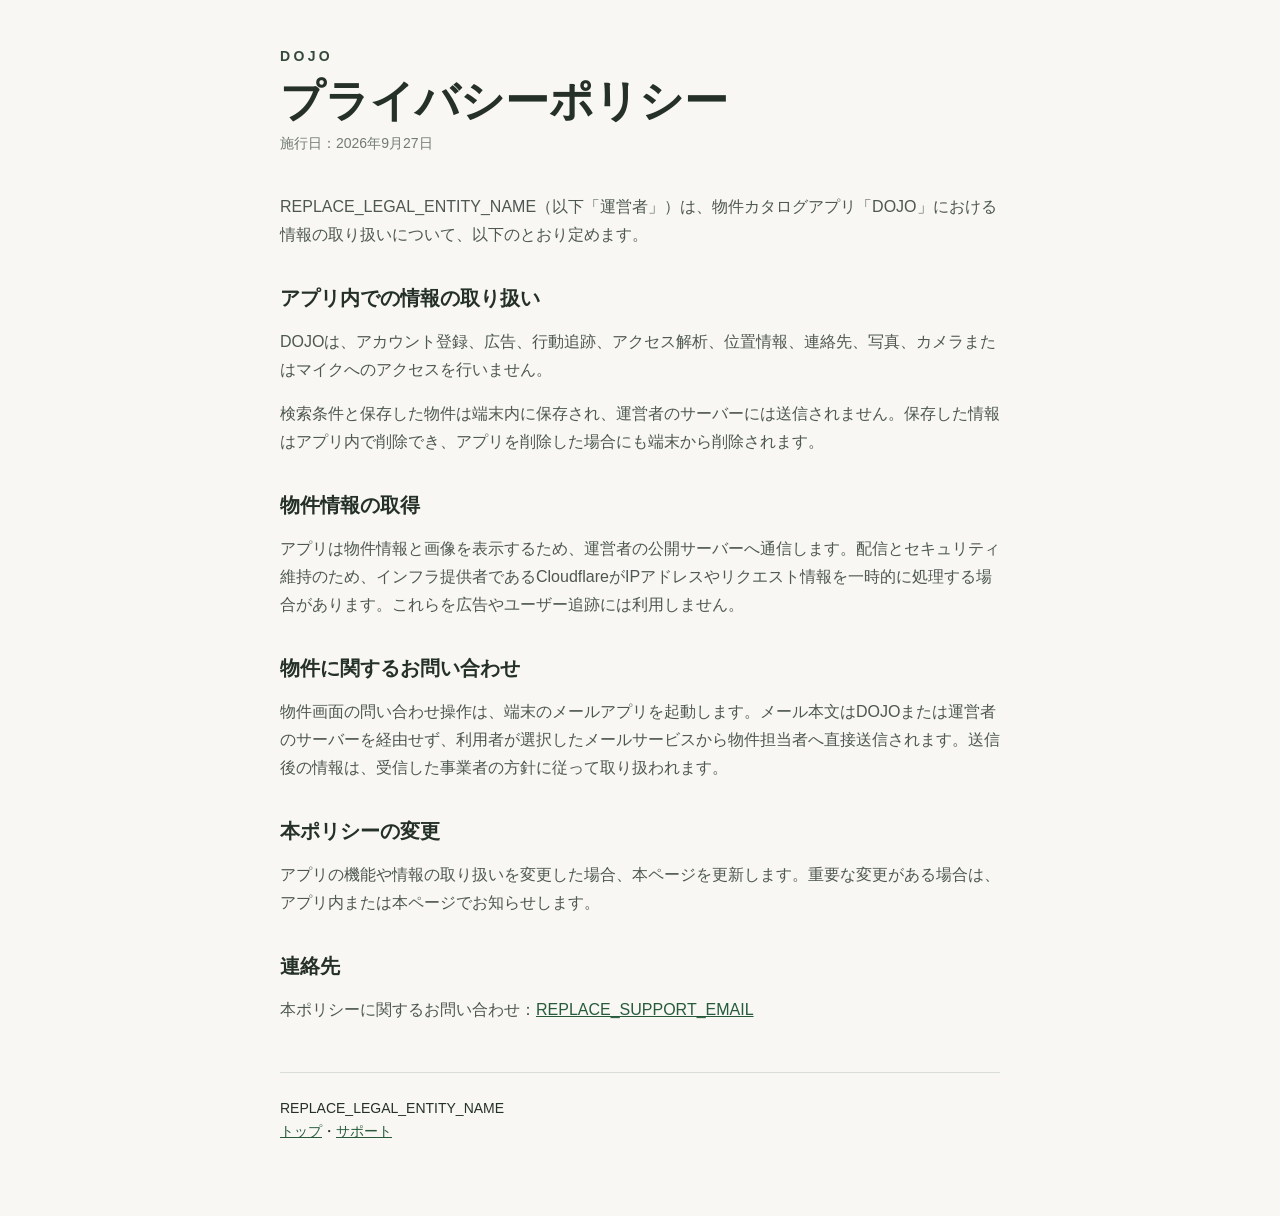
==== privacy/index.html @ 1436079f "add" ====
<!doctype html>
<html lang="ja">
  <head>
    <meta charset="utf-8">
    <meta name="viewport" content="width=device-width, initial-scale=1">
    <meta name="description" content="DOJOのプライバシーポリシー">
    <title>プライバシーポリシー | DOJO</title>
    <link rel="stylesheet" href="../assets/style.css">
  </head>
  <body>
    <main>
      <header>
        <div class="brand">DOJO</div>
        <h1>プライバシーポリシー</h1>
        <div class="updated">施行日：2026年9月27日</div>
      </header>

      <p>REPLACE_LEGAL_ENTITY_NAME（以下「運営者」）は、物件カタログアプリ「DOJO」における情報の取り扱いについて、以下のとおり定めます。</p>

      <h2>アプリ内での情報の取り扱い</h2>
      <p>DOJOは、アカウント登録、広告、行動追跡、アクセス解析、位置情報、連絡先、写真、カメラまたはマイクへのアクセスを行いません。</p>
      <p>検索条件と保存した物件は端末内に保存され、運営者のサーバーには送信されません。保存した情報はアプリ内で削除でき、アプリを削除した場合にも端末から削除されます。</p>

      <h2>物件情報の取得</h2>
      <p>アプリは物件情報と画像を表示するため、運営者の公開サーバーへ通信します。配信とセキュリティ維持のため、インフラ提供者であるCloudflareがIPアドレスやリクエスト情報を一時的に処理する場合があります。これらを広告やユーザー追跡には利用しません。</p>

      <h2>物件に関するお問い合わせ</h2>
      <p>物件画面の問い合わせ操作は、端末のメールアプリを起動します。メール本文はDOJOまたは運営者のサーバーを経由せず、利用者が選択したメールサービスから物件担当者へ直接送信されます。送信後の情報は、受信した事業者の方針に従って取り扱われます。</p>

      <h2>本ポリシーの変更</h2>
      <p>アプリの機能や情報の取り扱いを変更した場合、本ページを更新します。重要な変更がある場合は、アプリ内または本ページでお知らせします。</p>

      <h2>連絡先</h2>
      <p>本ポリシーに関するお問い合わせ：<a href="mailto:REPLACE_SUPPORT_EMAIL">REPLACE_SUPPORT_EMAIL</a></p>

      <footer>
        REPLACE_LEGAL_ENTITY_NAME<br>
        <a href="../">トップ</a>・<a href="../support/">サポート</a>
      </footer>
    </main>
  </body>
</html>
---- assets/style.css ----
:root {
  color-scheme: light;
  background: #f8f7f3;
  color: #253029;
  font-family: -apple-system, BlinkMacSystemFont, "Segoe UI", sans-serif;
}

body {
  margin: 0;
}

main {
  box-sizing: border-box;
  width: min(100% - 40px, 720px);
  min-height: 100vh;
  margin: 0 auto;
  padding: 48px 0 72px;
}

header {
  margin-bottom: 40px;
}

.brand {
  color: #354a3b;
  font-size: 14px;
  font-weight: 800;
  letter-spacing: 0.24em;
}

h1 {
  margin: 12px 0 8px;
  font-size: clamp(30px, 7vw, 44px);
  line-height: 1.15;
}

h2 {
  margin: 36px 0 10px;
  font-size: 20px;
}

p,
li {
  color: #4e5751;
  line-height: 1.75;
}

ul {
  padding-left: 1.4em;
}

a {
  color: #285b3c;
}

.links {
  display: grid;
  gap: 12px;
  margin-top: 28px;
}

.links a {
  display: block;
  padding: 18px 20px;
  border: 1px solid #d9ddd8;
  border-radius: 14px;
  background: #fff;
  font-weight: 700;
  text-decoration: none;
}

.updated {
  color: #737b75;
  font-size: 14px;
}

footer {
  margin-top: 48px;
  padding-top: 24px;
  border-top: 1px solid #d9ddd8;
  font-size: 14px;
  line-height: 1.7;
}
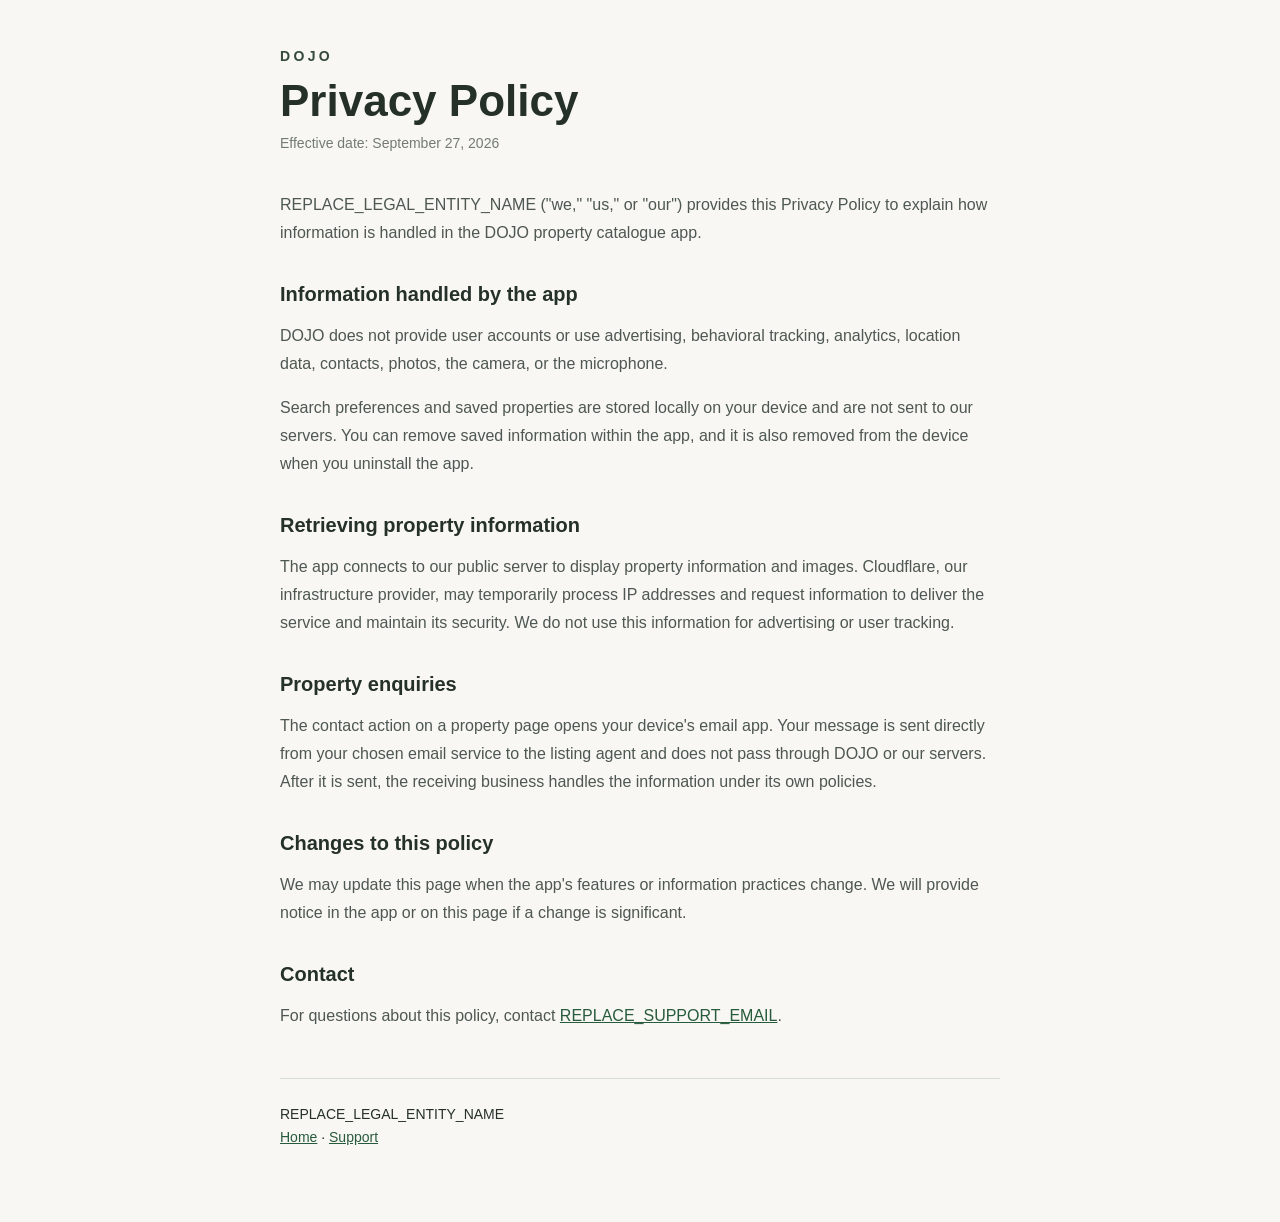
==== commit 125d48ee: "feat: publish support pages in English" ====
--- a/privacy/index.html
+++ b/privacy/index.html
@@ -1,41 +1,41 @@
 <!doctype html>
-<html lang="ja">
+<html lang="en">
   <head>
     <meta charset="utf-8">
     <meta name="viewport" content="width=device-width, initial-scale=1">
-    <meta name="description" content="DOJOのプライバシーポリシー">
-    <title>プライバシーポリシー | DOJO</title>
+    <meta name="description" content="Privacy Policy for DOJO">
+    <title>Privacy Policy | DOJO</title>
     <link rel="stylesheet" href="../assets/style.css">
   </head>
   <body>
     <main>
       <header>
         <div class="brand">DOJO</div>
-        <h1>プライバシーポリシー</h1>
-        <div class="updated">施行日：2026年9月27日</div>
+        <h1>Privacy Policy</h1>
+        <div class="updated">Effective date: September 27, 2026</div>
       </header>
 
-      <p>REPLACE_LEGAL_ENTITY_NAME（以下「運営者」）は、物件カタログアプリ「DOJO」における情報の取り扱いについて、以下のとおり定めます。</p>
+      <p>REPLACE_LEGAL_ENTITY_NAME ("we," "us," or "our") provides this Privacy Policy to explain how information is handled in the DOJO property catalogue app.</p>
 
-      <h2>アプリ内での情報の取り扱い</h2>
-      <p>DOJOは、アカウント登録、広告、行動追跡、アクセス解析、位置情報、連絡先、写真、カメラまたはマイクへのアクセスを行いません。</p>
-      <p>検索条件と保存した物件は端末内に保存され、運営者のサーバーには送信されません。保存した情報はアプリ内で削除でき、アプリを削除した場合にも端末から削除されます。</p>
+      <h2>Information handled by the app</h2>
+      <p>DOJO does not provide user accounts or use advertising, behavioral tracking, analytics, location data, contacts, photos, the camera, or the microphone.</p>
+      <p>Search preferences and saved properties are stored locally on your device and are not sent to our servers. You can remove saved information within the app, and it is also removed from the device when you uninstall the app.</p>
 
-      <h2>物件情報の取得</h2>
-      <p>アプリは物件情報と画像を表示するため、運営者の公開サーバーへ通信します。配信とセキュリティ維持のため、インフラ提供者であるCloudflareがIPアドレスやリクエスト情報を一時的に処理する場合があります。これらを広告やユーザー追跡には利用しません。</p>
+      <h2>Retrieving property information</h2>
+      <p>The app connects to our public server to display property information and images. Cloudflare, our infrastructure provider, may temporarily process IP addresses and request information to deliver the service and maintain its security. We do not use this information for advertising or user tracking.</p>
 
-      <h2>物件に関するお問い合わせ</h2>
-      <p>物件画面の問い合わせ操作は、端末のメールアプリを起動します。メール本文はDOJOまたは運営者のサーバーを経由せず、利用者が選択したメールサービスから物件担当者へ直接送信されます。送信後の情報は、受信した事業者の方針に従って取り扱われます。</p>
+      <h2>Property enquiries</h2>
+      <p>The contact action on a property page opens your device's email app. Your message is sent directly from your chosen email service to the listing agent and does not pass through DOJO or our servers. After it is sent, the receiving business handles the information under its own policies.</p>
 
-      <h2>本ポリシーの変更</h2>
-      <p>アプリの機能や情報の取り扱いを変更した場合、本ページを更新します。重要な変更がある場合は、アプリ内または本ページでお知らせします。</p>
+      <h2>Changes to this policy</h2>
+      <p>We may update this page when the app's features or information practices change. We will provide notice in the app or on this page if a change is significant.</p>
 
-      <h2>連絡先</h2>
-      <p>本ポリシーに関するお問い合わせ：<a href="mailto:REPLACE_SUPPORT_EMAIL">REPLACE_SUPPORT_EMAIL</a></p>
+      <h2>Contact</h2>
+      <p>For questions about this policy, contact <a href="mailto:REPLACE_SUPPORT_EMAIL">REPLACE_SUPPORT_EMAIL</a>.</p>
 
       <footer>
         REPLACE_LEGAL_ENTITY_NAME<br>
-        <a href="../">トップ</a>・<a href="../support/">サポート</a>
+        <a href="../">Home</a> · <a href="../support/">Support</a>
       </footer>
     </main>
   </body>
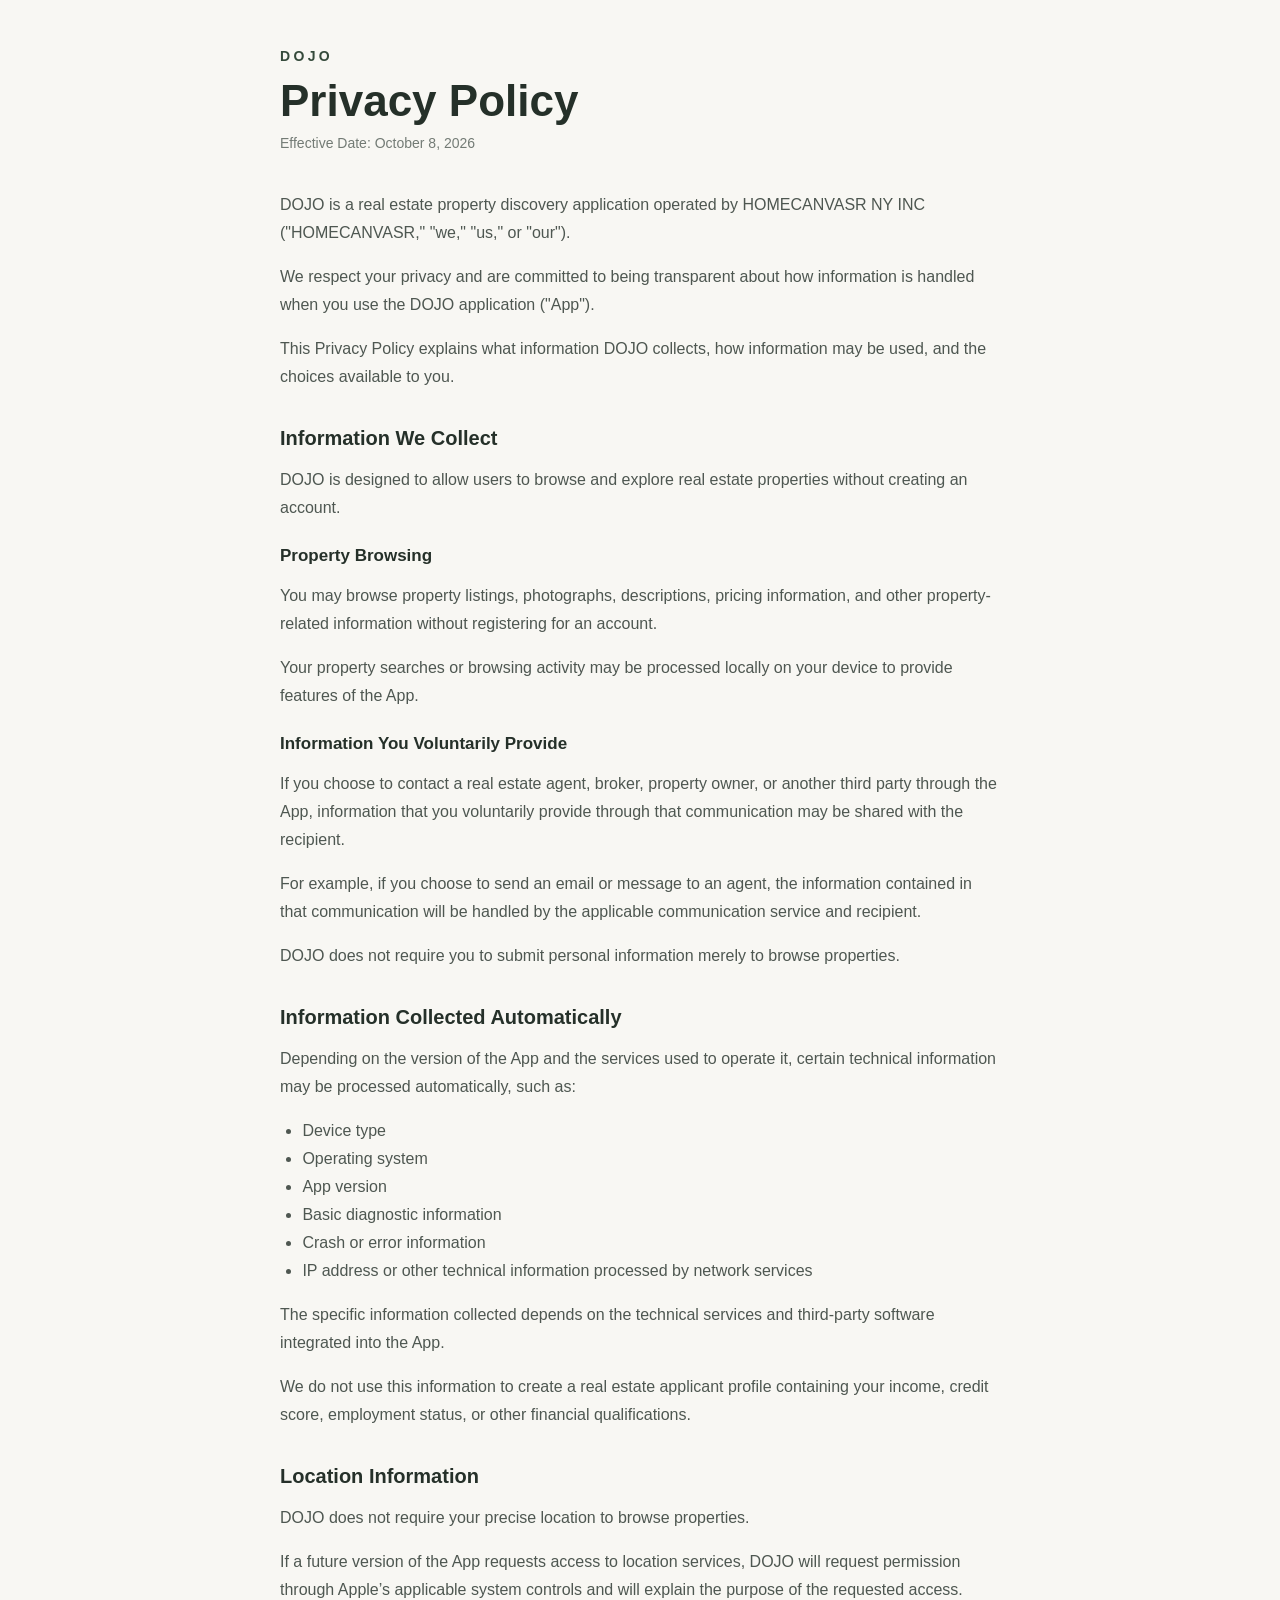
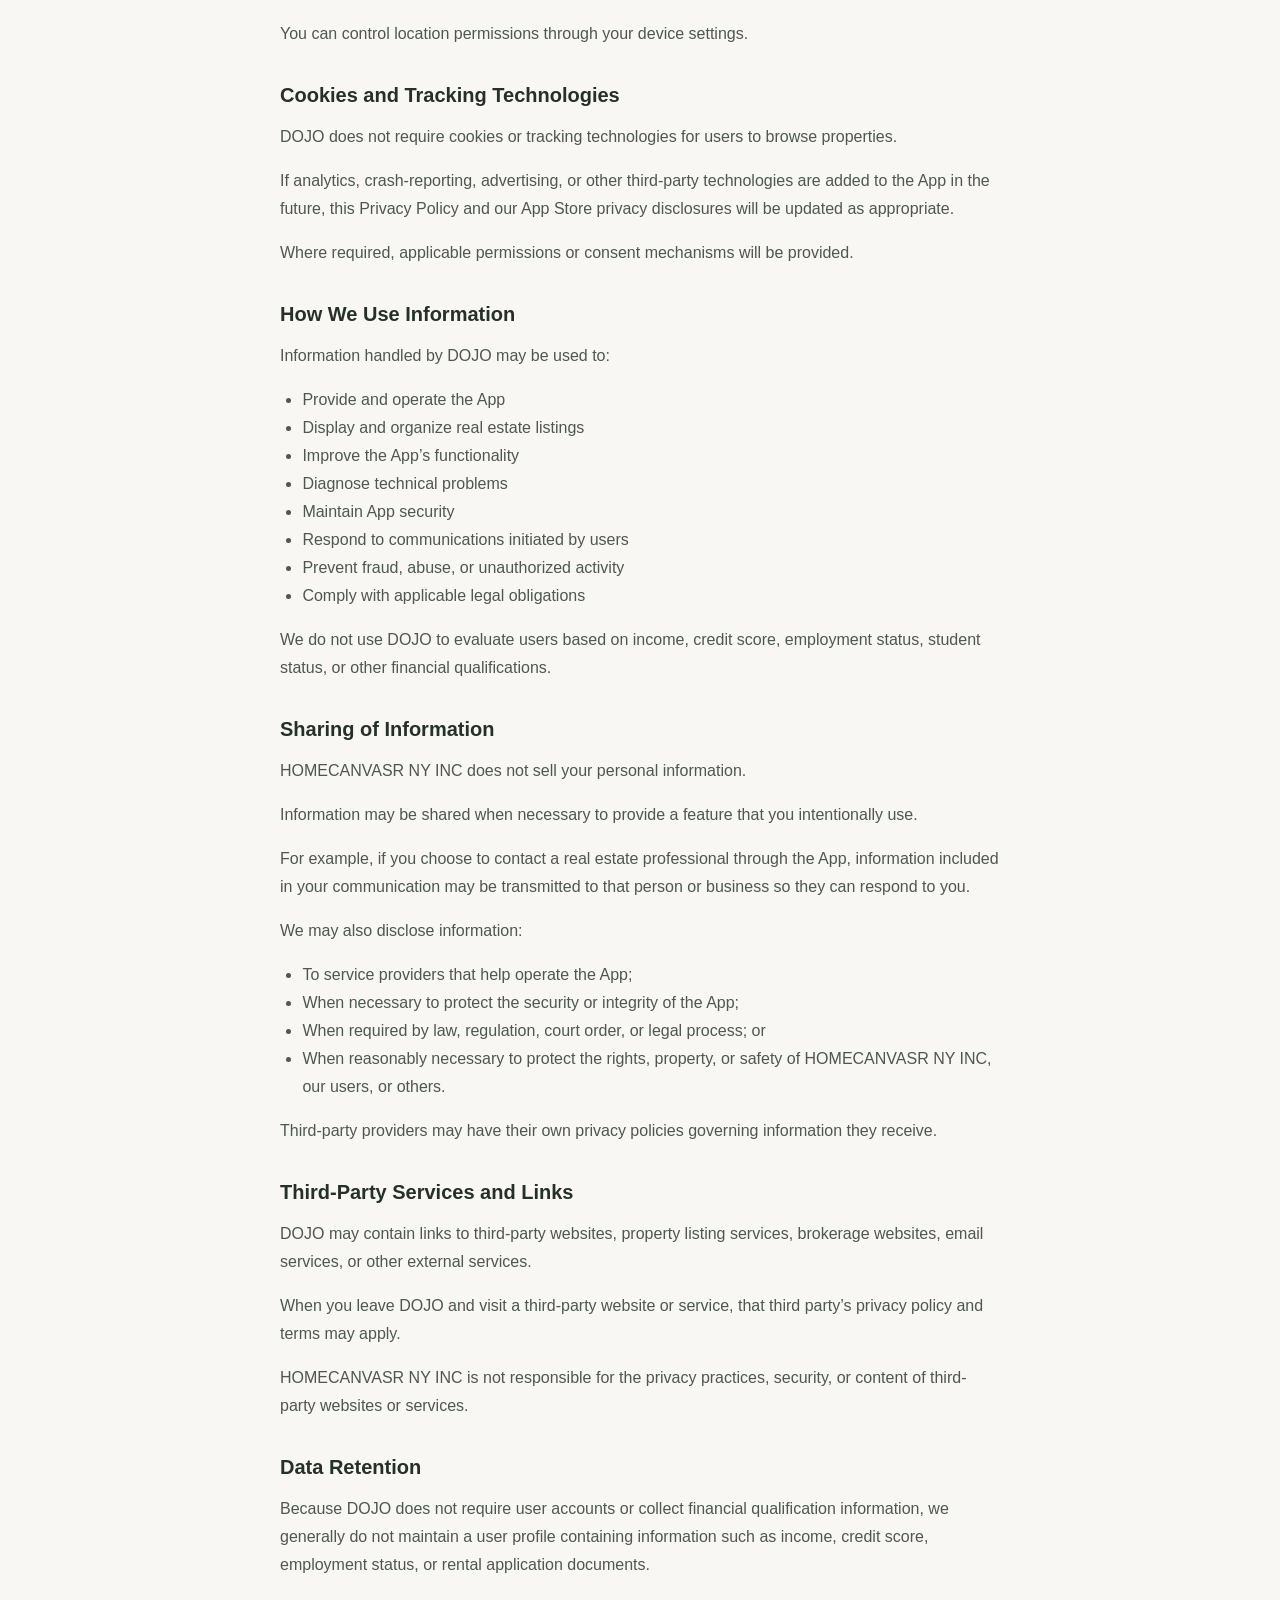
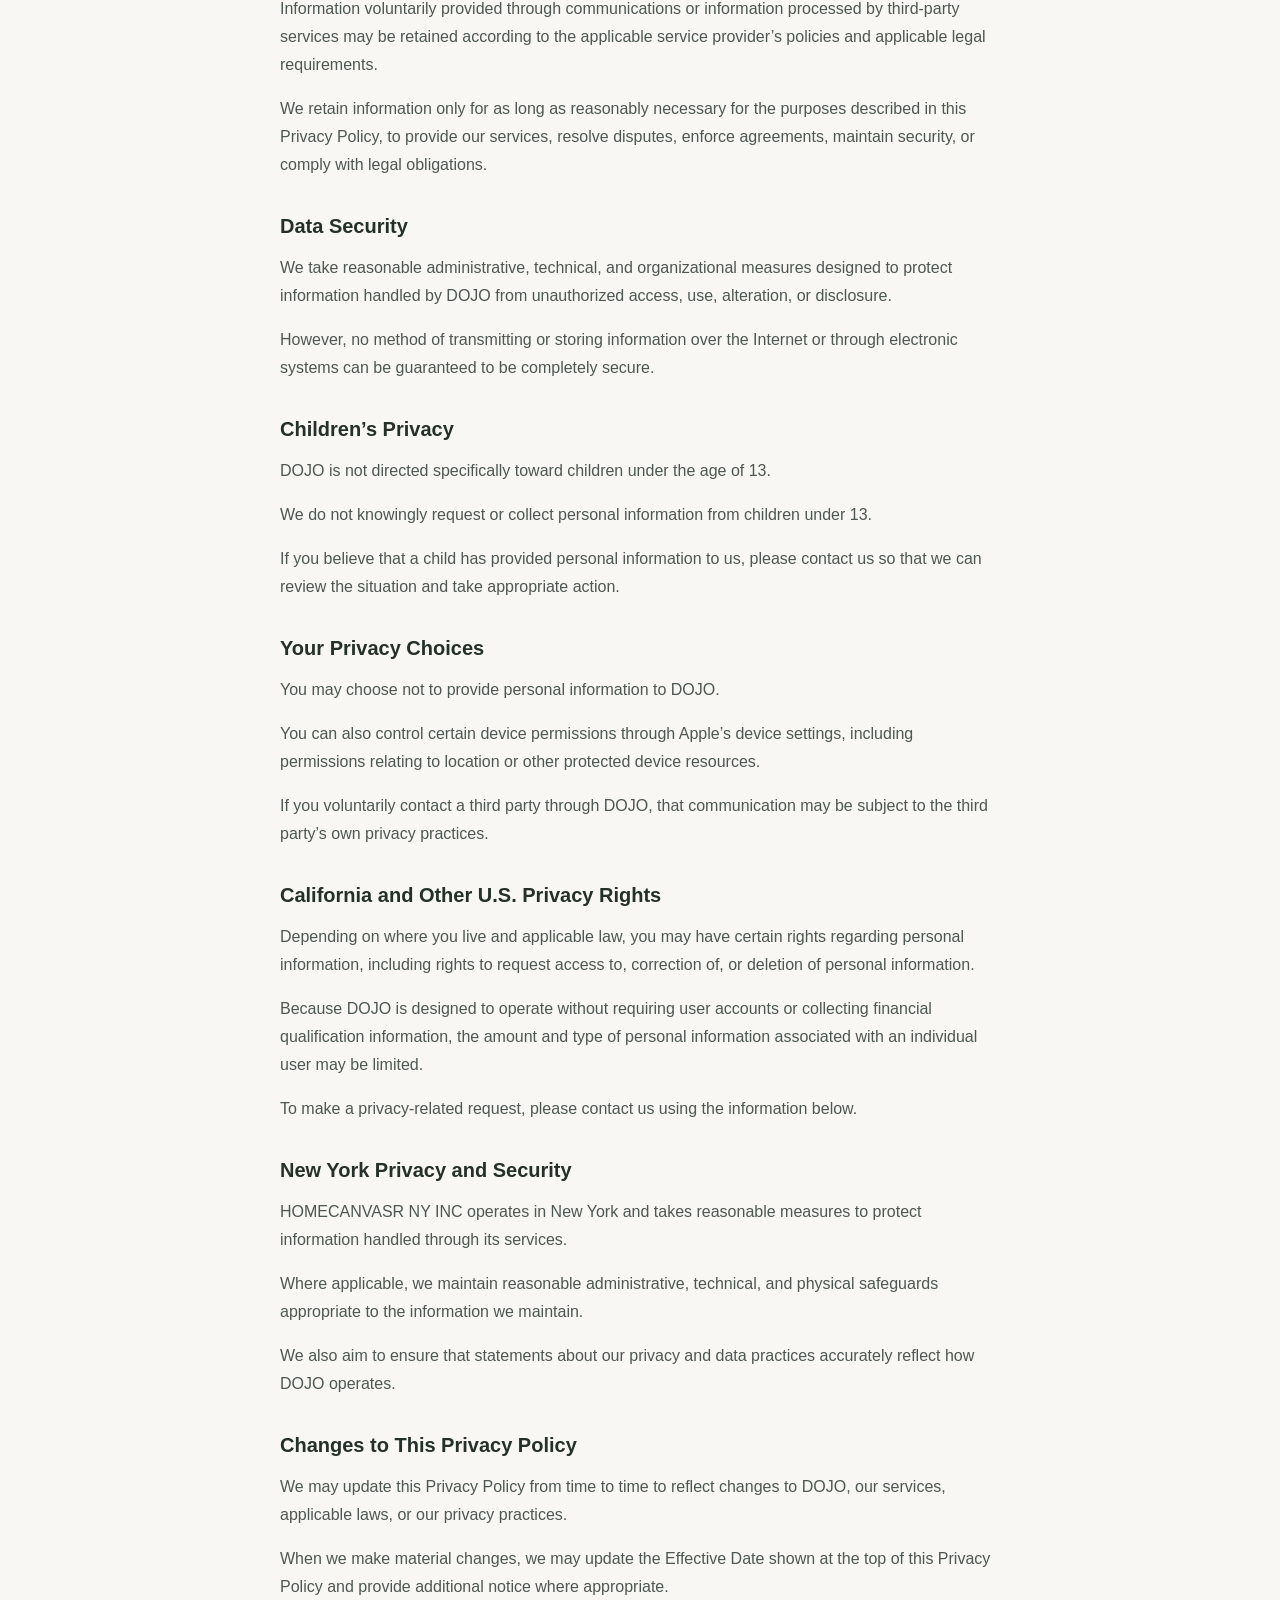
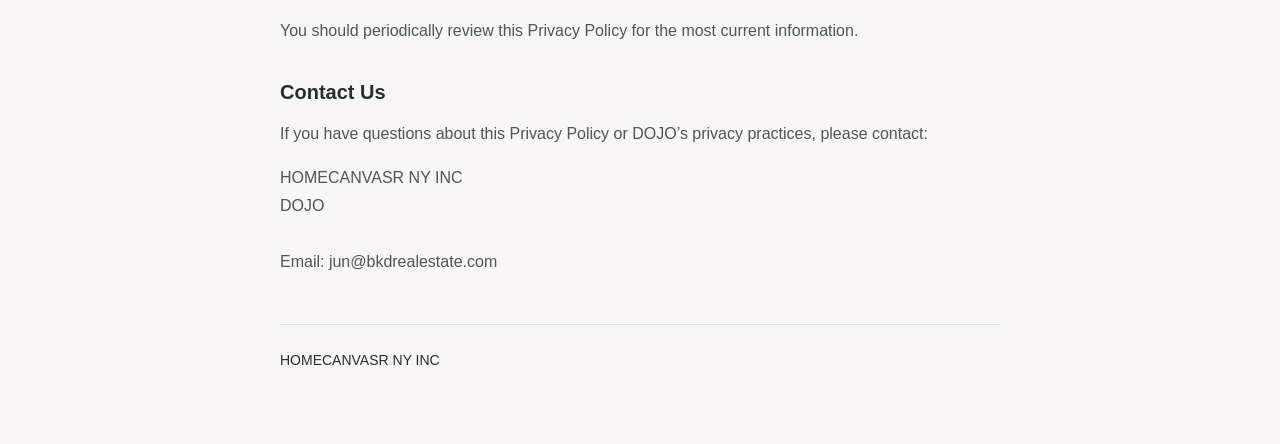
==== commit 48ab001d: "Update privacy policy and support pages" ====
--- a/privacy/index.html
+++ b/privacy/index.html
@@ -12,30 +12,121 @@
       <header>
         <div class="brand">DOJO</div>
         <h1>Privacy Policy</h1>
-        <div class="updated">Effective date: September 27, 2026</div>
+        <div class="updated">Effective Date: October 8, 2026</div>
       </header>
+      <p>DOJO is a real estate property discovery application operated by HOMECANVASR NY INC ("HOMECANVASR," "we," "us," or "our").</p>
+      <p>We respect your privacy and are committed to being transparent about how information is handled when you use the DOJO application ("App").</p>
+      <p>This Privacy Policy explains what information DOJO collects, how information may be used, and the choices available to you.</p>
 
-      <p>REPLACE_LEGAL_ENTITY_NAME ("we," "us," or "our") provides this Privacy Policy to explain how information is handled in the DOJO property catalogue app.</p>
+      <h2>Information We Collect</h2>
+      <p>DOJO is designed to allow users to browse and explore real estate properties without creating an account.</p>
+      <h3>Property Browsing</h3>
+      <p>You may browse property listings, photographs, descriptions, pricing information, and other property-related information without registering for an account.</p>
+      <p>Your property searches or browsing activity may be processed locally on your device to provide features of the App.</p>
+      <h3>Information You Voluntarily Provide</h3>
+      <p>If you choose to contact a real estate agent, broker, property owner, or another third party through the App, information that you voluntarily provide through that communication may be shared with the recipient.</p>
+      <p>For example, if you choose to send an email or message to an agent, the information contained in that communication will be handled by the applicable communication service and recipient.</p>
+      <p>DOJO does not require you to submit personal information merely to browse properties.</p>
 
-      <h2>Information handled by the app</h2>
-      <p>DOJO does not provide user accounts or use advertising, behavioral tracking, analytics, location data, contacts, photos, the camera, or the microphone.</p>
-      <p>Search preferences and saved properties are stored locally on your device and are not sent to our servers. You can remove saved information within the app, and it is also removed from the device when you uninstall the app.</p>
+      <h2>Information Collected Automatically</h2>
+      <p>Depending on the version of the App and the services used to operate it, certain technical information may be processed automatically, such as:</p>
+      <ul>
+        <li>Device type</li>
+        <li>Operating system</li>
+        <li>App version</li>
+        <li>Basic diagnostic information</li>
+        <li>Crash or error information</li>
+        <li>IP address or other technical information processed by network services</li>
+      </ul>
+      <p>The specific information collected depends on the technical services and third-party software integrated into the App.</p>
+      <p>We do not use this information to create a real estate applicant profile containing your income, credit score, employment status, or other financial qualifications.</p>
 
-      <h2>Retrieving property information</h2>
-      <p>The app connects to our public server to display property information and images. Cloudflare, our infrastructure provider, may temporarily process IP addresses and request information to deliver the service and maintain its security. We do not use this information for advertising or user tracking.</p>
+      <h2>Location Information</h2>
+      <p>DOJO does not require your precise location to browse properties.</p>
+      <p>If a future version of the App requests access to location services, DOJO will request permission through Apple’s applicable system controls and will explain the purpose of the requested access.</p>
+      <p>You can control location permissions through your device settings.</p>
 
-      <h2>Property enquiries</h2>
-      <p>The contact action on a property page opens your device's email app. Your message is sent directly from your chosen email service to the listing agent and does not pass through DOJO or our servers. After it is sent, the receiving business handles the information under its own policies.</p>
+      <h2>Cookies and Tracking Technologies</h2>
+      <p>DOJO does not require cookies or tracking technologies for users to browse properties.</p>
+      <p>If analytics, crash-reporting, advertising, or other third-party technologies are added to the App in the future, this Privacy Policy and our App Store privacy disclosures will be updated as appropriate.</p>
+      <p>Where required, applicable permissions or consent mechanisms will be provided.</p>
 
-      <h2>Changes to this policy</h2>
-      <p>We may update this page when the app's features or information practices change. We will provide notice in the app or on this page if a change is significant.</p>
+      <h2>How We Use Information</h2>
+      <p>Information handled by DOJO may be used to:</p>
+      <ul>
+        <li>Provide and operate the App</li>
+        <li>Display and organize real estate listings</li>
+        <li>Improve the App’s functionality</li>
+        <li>Diagnose technical problems</li>
+        <li>Maintain App security</li>
+        <li>Respond to communications initiated by users</li>
+        <li>Prevent fraud, abuse, or unauthorized activity</li>
+        <li>Comply with applicable legal obligations</li>
+      </ul>
+      <p>We do not use DOJO to evaluate users based on income, credit score, employment status, student status, or other financial qualifications.</p>
 
-      <h2>Contact</h2>
-      <p>For questions about this policy, contact <a href="mailto:REPLACE_SUPPORT_EMAIL">REPLACE_SUPPORT_EMAIL</a>.</p>
+      <h2>Sharing of Information</h2>
+      <p>HOMECANVASR NY INC does not sell your personal information.</p>
+      <p>Information may be shared when necessary to provide a feature that you intentionally use.</p>
+      <p>For example, if you choose to contact a real estate professional through the App, information included in your communication may be transmitted to that person or business so they can respond to you.</p>
+      <p>We may also disclose information:</p>
+      <ul>
+        <li>To service providers that help operate the App;</li>
+        <li>When necessary to protect the security or integrity of the App;</li>
+        <li>When required by law, regulation, court order, or legal process; or</li>
+        <li>When reasonably necessary to protect the rights, property, or safety of HOMECANVASR NY INC, our users, or others.</li>
+      </ul>
+      <p>Third-party providers may have their own privacy policies governing information they receive.</p>
+
+      <h2>Third-Party Services and Links</h2>
+      <p>DOJO may contain links to third-party websites, property listing services, brokerage websites, email services, or other external services.</p>
+      <p>When you leave DOJO and visit a third-party website or service, that third party’s privacy policy and terms may apply.</p>
+      <p>HOMECANVASR NY INC is not responsible for the privacy practices, security, or content of third-party websites or services.</p>
+
+      <h2>Data Retention</h2>
+      <p>Because DOJO does not require user accounts or collect financial qualification information, we generally do not maintain a user profile containing information such as income, credit score, employment status, or rental application documents.</p>
+      <p>Information voluntarily provided through communications or information processed by third-party services may be retained according to the applicable service provider’s policies and applicable legal requirements.</p>
+      <p>We retain information only for as long as reasonably necessary for the purposes described in this Privacy Policy, to provide our services, resolve disputes, enforce agreements, maintain security, or comply with legal obligations.</p>
+
+      <h2>Data Security</h2>
+      <p>We take reasonable administrative, technical, and organizational measures designed to protect information handled by DOJO from unauthorized access, use, alteration, or disclosure.</p>
+      <p>However, no method of transmitting or storing information over the Internet or through electronic systems can be guaranteed to be completely secure.</p>
+
+      <h2>Children’s Privacy</h2>
+      <p>DOJO is not directed specifically toward children under the age of 13.</p>
+      <p>We do not knowingly request or collect personal information from children under 13.</p>
+      <p>If you believe that a child has provided personal information to us, please contact us so that we can review the situation and take appropriate action.</p>
+
+      <h2>Your Privacy Choices</h2>
+      <p>You may choose not to provide personal information to DOJO.</p>
+      <p>You can also control certain device permissions through Apple’s device settings, including permissions relating to location or other protected device resources.</p>
+      <p>If you voluntarily contact a third party through DOJO, that communication may be subject to the third party’s own privacy practices.</p>
+
+      <h2>California and Other U.S. Privacy Rights</h2>
+      <p>Depending on where you live and applicable law, you may have certain rights regarding personal information, including rights to request access to, correction of, or deletion of personal information.</p>
+      <p>Because DOJO is designed to operate without requiring user accounts or collecting financial qualification information, the amount and type of personal information associated with an individual user may be limited.</p>
+      <p>To make a privacy-related request, please contact us using the information below.</p>
+
+      <h2>New York Privacy and Security</h2>
+      <p>HOMECANVASR NY INC operates in New York and takes reasonable measures to protect information handled through its services.</p>
+      <p>Where applicable, we maintain reasonable administrative, technical, and physical safeguards appropriate to the information we maintain.</p>
+      <p>We also aim to ensure that statements about our privacy and data practices accurately reflect how DOJO operates.</p>
+
+      <h2>Changes to This Privacy Policy</h2>
+      <p>We may update this Privacy Policy from time to time to reflect changes to DOJO, our services, applicable laws, or our privacy practices.</p>
+      <p>When we make material changes, we may update the Effective Date shown at the top of this Privacy Policy and provide additional notice where appropriate.</p>
+      <p>You should periodically review this Privacy Policy for the most current information.</p>
+
+      <h2>Contact Us</h2>
+      <p>If you have questions about this Privacy Policy or DOJO’s privacy practices, please contact:</p>
+      <address>
+        HOMECANVASR NY INC<br>
+        DOJO<br><br>
+        Email: jun@bkdrealestate.com
+      </address>
 
       <footer>
-        REPLACE_LEGAL_ENTITY_NAME<br>
-        <a href="../">Home</a> · <a href="../support/">Support</a>
+        HOMECANVASR NY INC<br>
       </footer>
     </main>
   </body>
--- a/assets/style.css
+++ b/assets/style.css
@@ -39,6 +39,11 @@
   font-size: 20px;
 }
 
+h3 {
+  margin: 24px 0 8px;
+  font-size: 17px;
+}
+
 p,
 li {
   color: #4e5751;
@@ -47,6 +52,12 @@
 
 ul {
   padding-left: 1.4em;
+}
+
+address {
+  color: #4e5751;
+  font-style: normal;
+  line-height: 1.75;
 }
 
 a {
